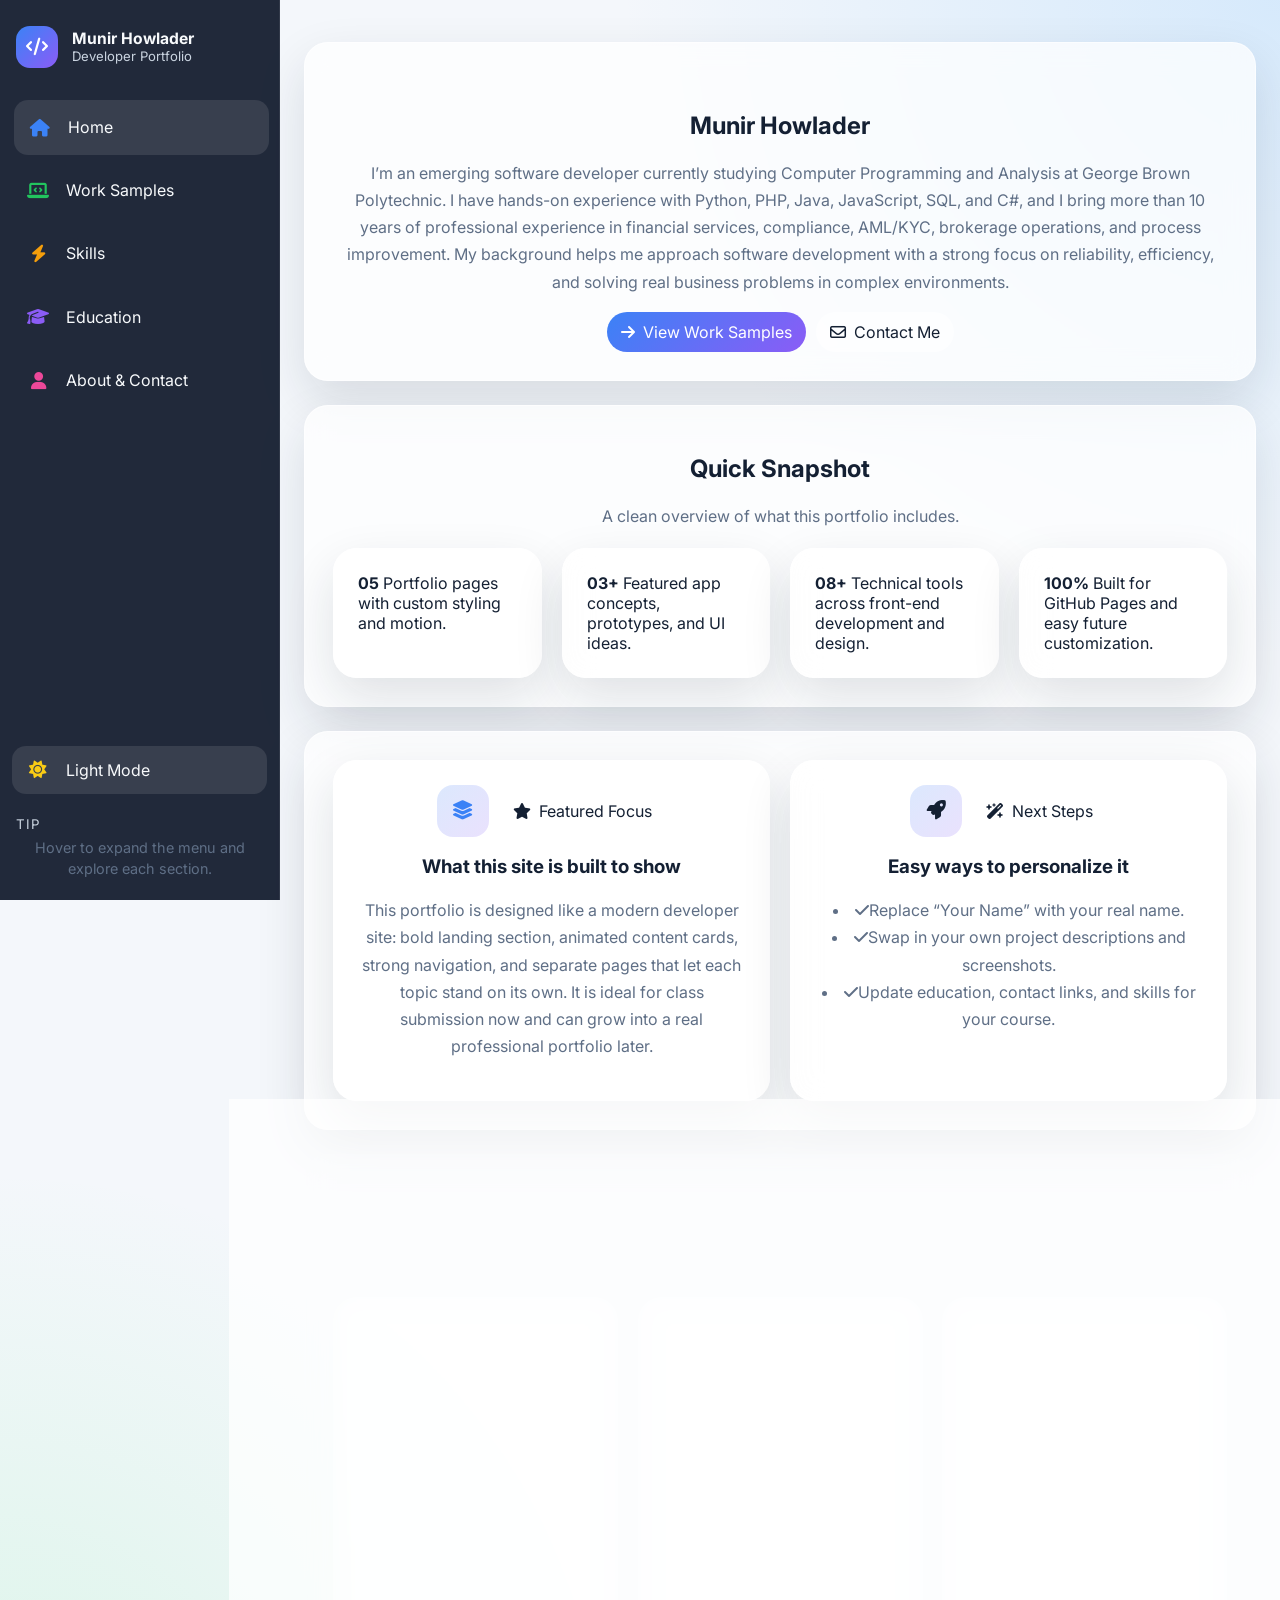
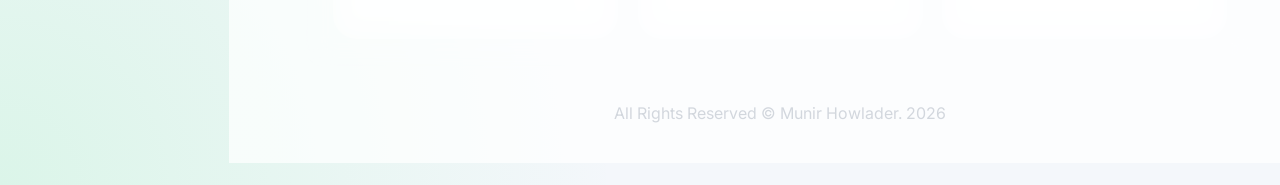
==== index.html @ 32f4c700 "some more updates" ====
<!DOCTYPE html>
<html lang="en">
<head>
  <meta charset="UTF-8">
  <meta name="viewport" content="width=device-width, initial-scale=1.0">
  <title>Portfolio | Home</title>
  <link rel="preconnect" href="https://fonts.googleapis.com">
  <link rel="preconnect" href="https://fonts.gstatic.com" crossorigin>
  <link href="https://fonts.googleapis.com/css2?family=Inter:wght@400;500;600;700;800&display=swap" rel="stylesheet">
  <link rel="stylesheet" href="https://cdnjs.cloudflare.com/ajax/libs/font-awesome/6.5.2/css/all.min.css">
  <link rel="stylesheet" href="styles.css">
</head>
<body>
  <div class="page-shell">
    <aside class="sidebar">
      <div class="brand">
        <div class="brand-badge"><i class="fa-solid fa-code"></i></div>
        <div class="brand-text">
          <strong>Munir Howlader</strong>
          <span>Developer Portfolio</span>
        </div>
      </div>
      <ul class="nav-menu">
        <li class="nav-item"><a class="nav-link active" href="index.html"><i class="fa-solid fa-house"></i><span class="nav-label">Home</span></a></li>
        <li class="nav-item"><a class="nav-link" href="work-sample.html"><i class="fa-solid fa-laptop-code"></i><span class="nav-label">Work Samples</span></a></li>
        <li class="nav-item"><a class="nav-link" href="skills.html"><i class="fa-solid fa-bolt"></i><span class="nav-label">Skills</span></a></li>
        <li class="nav-item"><a class="nav-link" href="education.html"><i class="fa-solid fa-graduation-cap"></i><span class="nav-label">Education</span></a></li>
        <li class="nav-item"><a class="nav-link" href="aboutme.html"><i class="fa-solid fa-user"></i><span class="nav-label">About & Contact</span></a></li>
      </ul>
  
    <div class="theme-wrap">
    <button class="theme-toggle" type="button" onclick="toggleTheme()" aria-label="Toggle theme">
        <i class="fa-solid fa-sun"></i>
        <span class="theme-label">Toggle Theme</span>
    </button>
    </div>
    <div class="sidebar-footer">
        <small>TIP</small>
        <p>Hover to expand the menu and explore each section.</p>
      </div>
    </aside>

    <main class="page-content">
      <div class="container">
        <section class="hero reveal">
          <div class="kicker"><i class="fa-solid fa-sparkles"></i> </div>
          <h1 class="gradient-text">Munir Howlader</h1>
          <p>I’m an emerging software developer currently studying Computer Programming and Analysis at George Brown Polytechnic. I have hands-on experience with Python, PHP, Java, JavaScript, SQL, and C#, and I bring more than 10 years of professional experience in financial services, compliance, AML/KYC, brokerage operations, and process improvement. My background helps me approach software development with a strong focus on reliability, efficiency, and solving real business problems in complex environments.</p>
          <div class="cta-row">
            <a class="btn btn-primary" href="work-sample.html"><i class="fa-solid fa-arrow-right"></i> View Work Samples</a>
            <a class="btn btn-secondary" href="aboutme.html"><i class="fa-regular fa-envelope"></i> Contact Me</a>
          </div>
        </section>

        <section class="section reveal delay-1">
          <div class="section-header">
            <h2>Quick Snapshot</h2>
            <p class="muted">A clean overview of what this portfolio includes.</p>
          </div>
          <div class="quick-stats">
            <article class="stat-card">
              <strong>05</strong>
              <span>Portfolio pages with custom styling and motion.</span>
            </article>
            <article class="stat-card">
              <strong>03+</strong>
              <span>Featured app concepts, prototypes, and UI ideas.</span>
            </article>
            <article class="stat-card">
              <strong>08+</strong>
              <span>Technical tools across front-end development and design.</span>
            </article>
            <article class="stat-card">
              <strong>100%</strong>
              <span>Built for GitHub Pages and easy future customization.</span>
            </article>
          </div>
        </section>

        <section class="section two-col reveal delay-2">
          <article class="panel info-card">
            <div class="card-top">
              <div class="icon-box floaty"><i class="fa-solid fa-layer-group"></i></div>
              <span class="chip"><i class="fa-solid fa-star"></i> Featured Focus</span>
            </div>
            <h3>What this site is built to show</h3>
            <p>This portfolio is designed like a modern developer site: bold landing section, animated content cards, strong navigation, and separate pages that let each topic stand on its own. It is ideal for class submission now and can grow into a real professional portfolio later.</p>
          </article>

          <article class="panel info-card">
            <div class="card-top">
              <div class="icon-box floaty"><i class="fa-solid fa-rocket"></i></div>
              <span class="chip"><i class="fa-solid fa-wand-magic-sparkles"></i> Next Steps</span>
            </div>
            <h3>Easy ways to personalize it</h3>
            <ul class="list-clean">
              <li><i class="fa-solid fa-check"></i><span>Replace “Your Name” with your real name.</span></li>
              <li><i class="fa-solid fa-check"></i><span>Swap in your own project descriptions and screenshots.</span></li>
              <li><i class="fa-solid fa-check"></i><span>Update education, contact links, and skills for your course.</span></li>
            </ul>
          </article>
        </section>

        <section class="section reveal delay-3">
          <div class="section-header">
            <h2>Highlighted Areas</h2>
            <p class="muted">Jump into the parts that matter most.</p>
          </div>
          <div class="card-grid">
            <article class="project-card">
              <div class="card-top">
                <div class="icon-box"><i class="fa-solid fa-gamepad"></i></div>
                <span class="chip">Creative Apps</span>
              </div>
              <h3>Interactive Work Samples</h3>
              <p>Explore polished project ideas such as browser games, productivity apps, and responsive dashboard concepts designed for a clean portfolio presentation.</p>
            </article>
            <article class="project-card">
              <div class="card-top">
                <div class="icon-box"><i class="fa-solid fa-code"></i></div>
                <span class="chip">Core Skills</span>
              </div>
              <h3>Technical Strengths</h3>
              <p>Review front-end tools, UI design thinking, collaboration abilities, and practical workflow skills that support modern web projects.</p>
            </article>
            <article class="project-card">
              <div class="card-top">
                <div class="icon-box"><i class="fa-solid fa-user-graduate"></i></div>
                <span class="chip">Academic Growth</span>
              </div>
              <h3>Education & Development</h3>
              <p>See course highlights, learning milestones, and technical topics that shaped the foundation of this portfolio.</p>
            </article>
          </div>
        </section>

        <p class="footer-note">All Rights Reserved &copy; Munir Howlader. 2026</p>
      </div>
    </main>
  </div>


<script src="script.js"></script>
</body>
</html>
---- styles.css ----
:root {
  --sidebar-collapsed: 78px;
  --sidebar-expanded: 280px;

  --bg: #f4f7fb;
  --bg-accent:
    radial-gradient(circle at top right, rgba(79, 172, 254, 0.18), transparent 30%),
    radial-gradient(circle at bottom left, rgba(67, 233, 123, 0.14), transparent 28%);
  --text: #142033;
  --muted: #5f6f86;
  --panel: rgba(255, 255, 255, 0.72);
  --panel-border: rgba(255, 255, 255, 0.55);
  --shadow: 0 20px 50px rgba(20, 32, 51, 0.12);

  --sidebar-bg: rgba(15, 23, 42, 0.92);
  --sidebar-text: #f8fafc;
  --sidebar-muted: #cbd5e1;

  --blue: #3b82f6;
  --green: #22c55e;
  --orange: #f59e0b;
  --purple: #8b5cf6;
  --pink: #ec4899;
  --red: #ef4444;
}

body.dark {
  --bg: #0b1220;
  --bg-accent:
    radial-gradient(circle at top right, rgba(59, 130, 246, 0.16), transparent 30%),
    radial-gradient(circle at bottom left, rgba(168, 85, 247, 0.14), transparent 28%);
  --text: #e5eefc;
  --muted: #b2c0d8;
  --panel: rgba(15, 23, 42, 0.72);
  --panel-border: rgba(148, 163, 184, 0.18);
  --shadow: 0 20px 50px rgba(0, 0, 0, 0.35);

  --sidebar-bg: rgba(2, 6, 23, 0.96);
  --sidebar-text: #f8fafc;
  --sidebar-muted: #cbd5e1;
}

* {
  box-sizing: border-box;
}

html {
  scroll-behavior: smooth;
}

body {
  margin: 0;
  min-height: 100vh;
  font-family: "Inter", Arial, sans-serif;
  background: var(--bg-accent), var(--bg);
  color: var(--text);
}

/* SIDEBAR */
.sidebar {
  position: fixed;
  inset: 0 auto 0 0;
  width: var(--sidebar-expanded);
  height: 100vh;
  background: var(--sidebar-bg);
  color: var(--sidebar-text);
  overflow: hidden;
  transition: width 0.28s ease;
  z-index: 1000;
  display: flex;
  flex-direction: column;
  padding: 18px 12px;
  border-right: 1px solid rgba(255,255,255,0.08);
}



.brand {
  display: flex;
  align-items: center;
  gap: 14px;
  min-width: 240px;
  margin-bottom: 24px;
  padding: 8px 4px;
}

.brand-badge {
  width: 42px;
  height: 42px;
  border-radius: 14px;
  display: grid;
  place-items: center;
  background: linear-gradient(135deg, var(--blue), var(--purple));
  color: white;
  font-size: 1.1rem;
  flex: 0 0 auto;
}

.brand-text {
  display: flex;
  flex-direction: column;
  line-height: 1.2;
}

.brand-text strong {
  font-size: 0.98rem;
}

.brand-text span {
  font-size: 0.82rem;
  color: var(--sidebar-muted);
}

.nav-menu {
  list-style: none;
  margin: 0;
  padding: 0;
  display: grid;
  gap: 8px;
}

.nav-link {
  display: flex;
  align-items: center;
  gap: 14px;
  min-width: 240px;
  padding: 14px 12px;
  border-radius: 14px;
  text-decoration: none;
  color: var(--sidebar-text);
  transition: background 0.22s ease, transform 0.22s ease;
}

.nav-link:hover,
.nav-link.active {
  background: rgba(255,255,255,0.1);
  transform: translateX(2px);
}

.nav-link i {
  width: 28px;
  text-align: center;
  font-size: 1.1rem;
  flex: 0 0 auto;
}

.nav-link .fa-house { color: var(--blue); }
.nav-link .fa-laptop-code { color: var(--green); }
.nav-link .fa-bolt { color: var(--orange); }
.nav-link .fa-graduation-cap { color: var(--purple); }
.nav-link .fa-user { color: var(--pink); }

.nav-label {
  white-space: nowrap;
}

.theme-wrap {
  margin-top: auto;
  margin-bottom: 14px;
}

.theme-toggle {
  width: 100%;
  min-width: 240px;
  display: flex;
  align-items: center;
  gap: 14px;
  padding: 14px 12px;
  border: 0;
  border-radius: 14px;
  background: rgba(255,255,255,0.1);
  color: var(--sidebar-text);
  cursor: pointer;
  font: inherit;
  transition: background 0.22s ease, transform 0.22s ease;
}

.theme-toggle:hover {
  background: rgba(255,255,255,0.16);
  transform: translateX(2px);
}

.theme-toggle i {
  width: 28px;
  text-align: center;
  color: #facc15;
  font-size: 1.1rem;
}

.theme-label {
  white-space: nowrap;
}

.sidebar-footer {
  min-width: 240px;
  padding: 8px 4px 2px;
  color: var(--sidebar-muted);
}

.sidebar-footer small {
  display: block;
  margin-bottom: 6px;
  letter-spacing: 0.08em;
}

.sidebar-footer p {
  margin: 0;
  font-size: 0.9rem;
  line-height: 1.45;
}

/* MAIN CONTENT */
.page-content {
  min-height: 100vh;
  width: 100%;
  padding-top: 42px;
  padding-bottom: 42px;
  padding-right: 24px;
  padding-left: calc(var(--sidebar-expanded) + 24px);
  display: flex;
  flex-direction: column;
  align-items: center;
}

.container {
  width: min(980px, 100%);
  display: flex;
  flex-direction: column;
  align-items: center;
}

.hero,
.section,
.panel,
.project-card,
.skill-card,
.info-card,
.stat-card,
.timeline-item,
.contact-card {
  background: var(--panel);
  border: 1px solid var(--panel-border);
  backdrop-filter: blur(14px);
  border-radius: 24px;
  box-shadow: var(--shadow);
}

.hero,
.section {
  width: 100%;
  padding: 28px;
  margin-bottom: 24px;
}

.panel,
.project-card,
.skill-card,
.info-card,
.stat-card,
.timeline-item,
.contact-card {
  padding: 24px;
}

h1, h2, h3, h4, p, li, .section-header, .footer-note, .kicker {
  text-align: center;
}

p, li {
  color: var(--muted);
  line-height: 1.7;
}

ul, ol {
  list-style-position: inside;
  padding-left: 0;
}

.section-header {
  margin-bottom: 18px;
}

.quick-stats,
.card-grid,
.contact-grid {
  display: grid;
  gap: 20px;
  width: 100%;
}

.quick-stats {
  grid-template-columns: repeat(auto-fit, minmax(180px, 1fr));
}

.card-grid,
.contact-grid {
  grid-template-columns: repeat(auto-fit, minmax(260px, 1fr));
}

.two-col {
  display: grid;
  grid-template-columns: repeat(auto-fit, minmax(280px, 1fr));
  gap: 20px;
}

.timeline {
  display: grid;
  gap: 18px;
}

.card-top,
.timeline-meta,
.cta-row,
.tag-row {
  display: flex;
  flex-wrap: wrap;
  justify-content: center;
  gap: 10px;
}

.icon-box {
  width: 52px;
  height: 52px;
  border-radius: 16px;
  display: grid;
  place-items: center;
  font-size: 1.2rem;
  background: linear-gradient(135deg, rgba(59,130,246,0.18), rgba(139,92,246,0.18));
}

.icon-box .fa-gamepad,
.icon-box .fa-house,
.icon-box .fa-code,
.icon-box .fa-chart-line,
.icon-box .fa-layer-group { color: var(--blue); }

.icon-box .fa-laptop-code,
.icon-box .fa-jet-fighter-up,
.icon-box .fa-github,
.icon-box .fa-check { color: var(--green); }

.icon-box .fa-bolt,
.icon-box .fa-lightbulb,
.icon-box .fa-calendar-days,
.icon-box .fa-folder-open { color: var(--orange); }

.icon-box .fa-user,
.icon-box .fa-heart,
.icon-box .fa-location-dot { color: var(--pink); }

.icon-box .fa-graduation-cap,
.icon-box .fa-user-graduate,
.icon-box .fa-book,
.icon-box .fa-medal { color: var(--purple); }

.chip,
.tag,
.btn {
  display: inline-flex;
  align-items: center;
  justify-content: center;
  gap: 8px;
  border-radius: 999px;
  padding: 10px 14px;
  text-decoration: none;
}

.chip,
.tag {
  background: rgba(255,255,255,0.58);
  color: var(--text);
}

.btn-primary {
  background: linear-gradient(135deg, var(--blue), var(--purple));
  color: white;
}

.btn-secondary {
  background: rgba(255,255,255,0.58);
  color: var(--text);
}

.footer-note {
  margin-top: 8px;
}

.reveal {
  animation: fadeUp 0.7s ease both;
}

.delay-1 { animation-delay: 0.08s; }
.delay-2 { animation-delay: 0.16s; }
.delay-3 { animation-delay: 0.24s; }

@keyframes fadeUp {
  from {
    opacity: 0;
    transform: translateY(18px);
  }
  to {
    opacity: 1;
    transform: translateY(0);
  }
}

@media (max-width: 900px) {
  :root {
    --sidebar-collapsed: 68px;
    --sidebar-expanded: 230px;
  }

  .sidebar {
    width: var(--sidebar-collapsed);
  }

  .sidebar:hover,
  .sidebar:focus-within {
    width: var(--sidebar-expanded);
  }

  .page-content {
    padding-left: calc(var(--sidebar-collapsed) + 18px);
    padding-right: 18px;
  }

  .hero,
  .section,
  .panel,
  .project-card,
  .skill-card,
  .info-card,
  .stat-card,
  .timeline-item,
  .contact-card {
    padding: 22px;
  }
}

@media (max-width: 640px) {
  :root {
    --sidebar-collapsed: 64px;
    --sidebar-expanded: 210px;
  }

  .sidebar {
    width: var(--sidebar-collapsed);
  }

  .sidebar:hover,
  .sidebar:focus-within {
    width: var(--sidebar-expanded);
  }

  .page-content {
    padding-left: calc(var(--sidebar-collapsed) + 14px);
    padding-right: 14px;
    padding-top: 20px;
    padding-bottom: 20px;
  }

  .brand,
  .nav-link,
  .theme-toggle,
  .sidebar-footer {
    min-width: 190px;
  }

  .hero,
  .section,
  .panel,
  .project-card,
  .skill-card,
  .info-card,
  .stat-card,
  .timeline-item,
  .contact-card {
    border-radius: 18px;
    padding: 18px;
  }

  h1 {
    font-size: 1.8rem;
  }
}
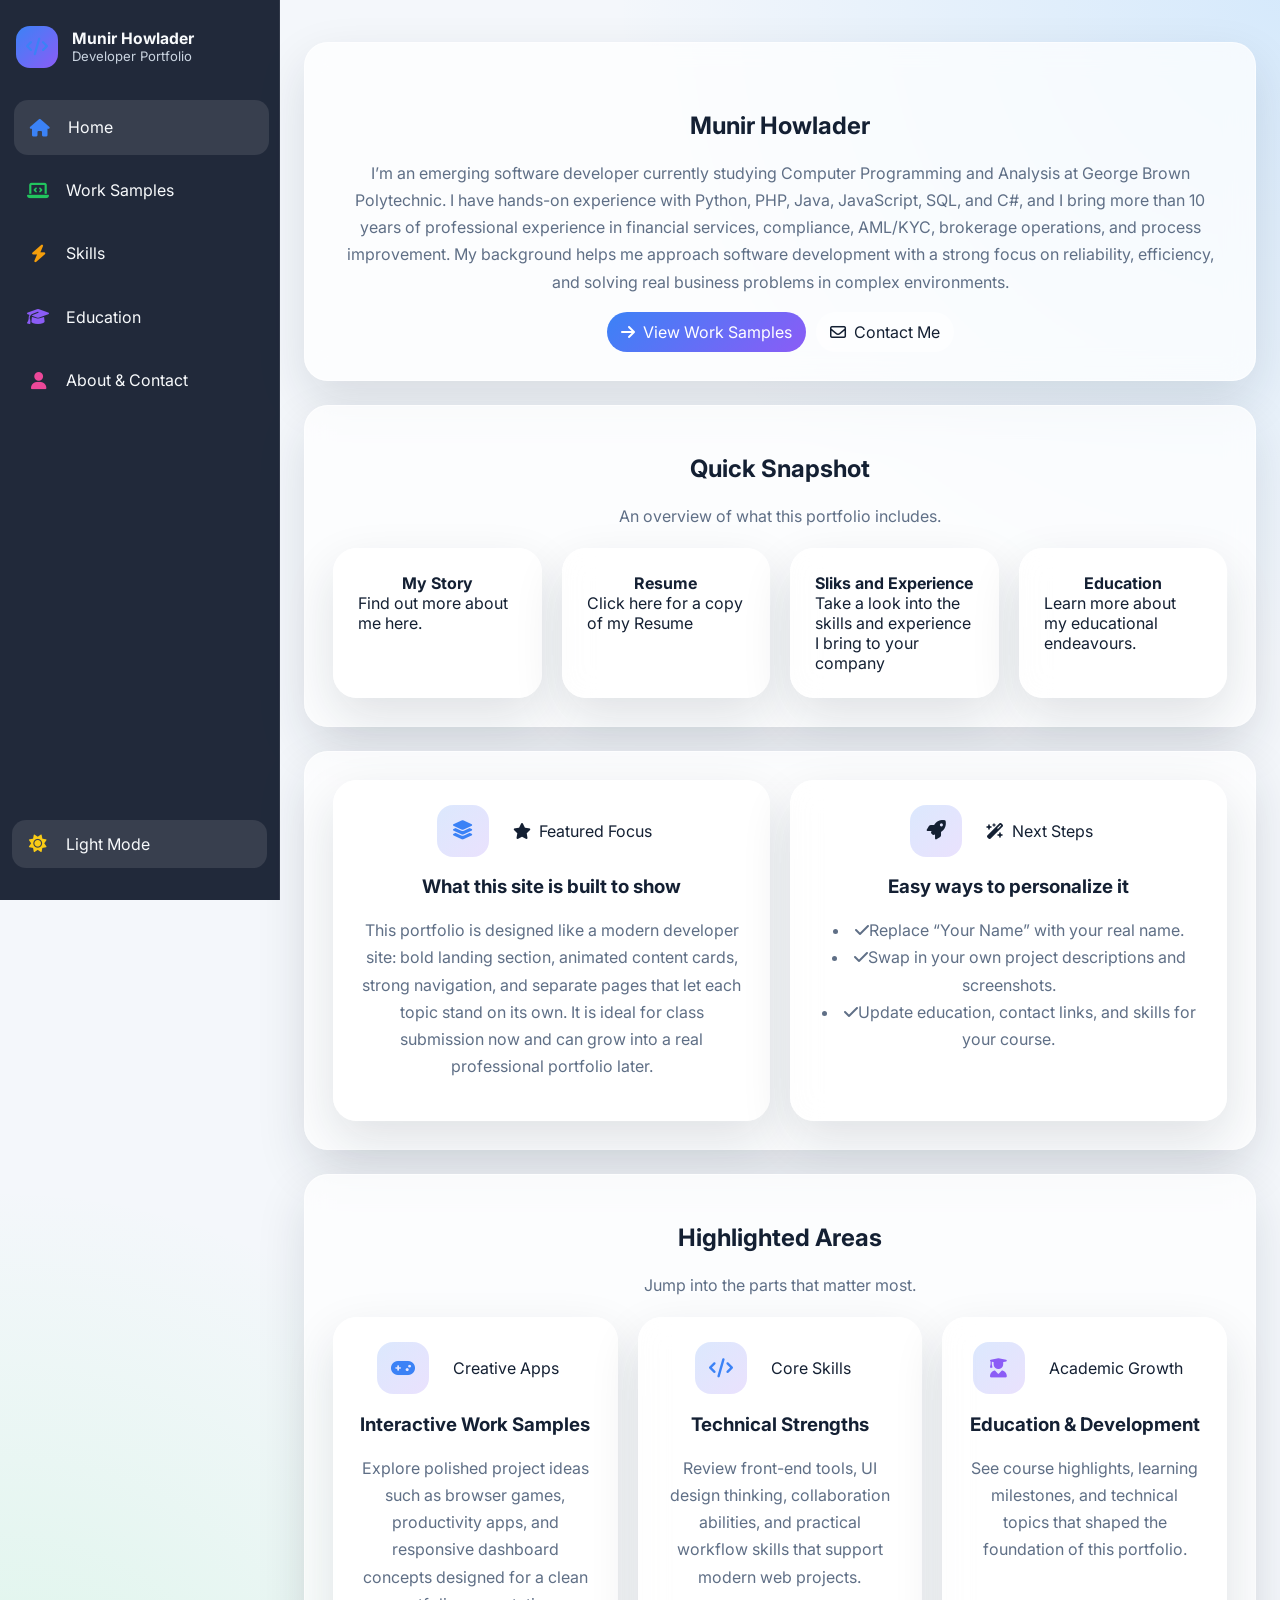
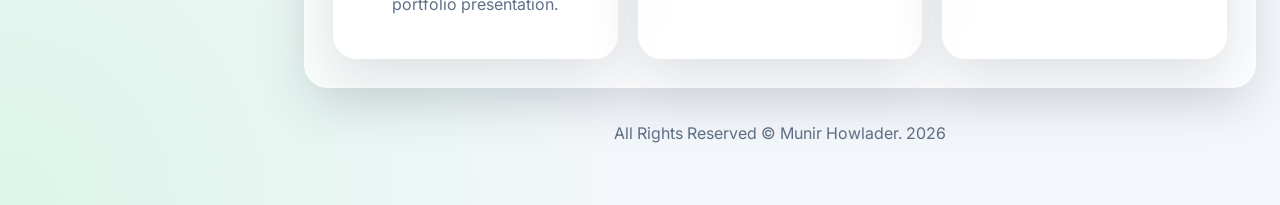
==== commit e519632f: "added certificate links" ====
--- a/index.html
+++ b/index.html
@@ -34,11 +34,7 @@
         <span class="theme-label">Toggle Theme</span>
     </button>
     </div>
-    <div class="sidebar-footer">
-        <small>TIP</small>
-        <p>Hover to expand the menu and explore each section.</p>
-      </div>
-    </aside>
+        </aside>
 
     <main class="page-content">
       <div class="container">
@@ -55,24 +51,25 @@
         <section class="section reveal delay-1">
           <div class="section-header">
             <h2>Quick Snapshot</h2>
-            <p class="muted">A clean overview of what this portfolio includes.</p>
+            <p class="muted">An overview of what this portfolio includes.</p>
           </div>
           <div class="quick-stats">
             <article class="stat-card">
-              <strong>05</strong>
-              <span>Portfolio pages with custom styling and motion.</span>
+              <strong>My Story</strong>
+              <span>Find out more about me here.</span>
             </article>
             <article class="stat-card">
-              <strong>03+</strong>
-              <span>Featured app concepts, prototypes, and UI ideas.</span>
+              <strong>Resume</strong>
+              <span>Click here for a copy of my Resume</span>
             </article>
             <article class="stat-card">
-              <strong>08+</strong>
-              <span>Technical tools across front-end development and design.</span>
+              <strong>Sliks and Experience</strong>
+              <span>Take a look into the skills and experience I bring to your company</span>
             </article>
+
             <article class="stat-card">
-              <strong>100%</strong>
-              <span>Built for GitHub Pages and easy future customization.</span>
+              <strong>Education</strong>
+              <span>Learn more about my educational endeavours.</span>
             </article>
           </div>
         </section>
--- a/styles.css
+++ b/styles.css
@@ -482,4 +482,23 @@
   h1 {
     font-size: 1.8rem;
   }
+}
+
+.fa-python { color: #3776AB; }
+.fa-java { color: #f89820; }
+
+.fa-shield-halved { color: #ef4444; }   /* red */
+.fa-arrows-rotate { color: #22c55e; }  /* green */
+
+.fa-code { color: #3b82f6; }           /* blue for dev tools */
+.fa-arrows-rotate { color: #22c55e; } /* green for improvement */
+
+.stat-card {
+  display: flex;
+  flex-direction: column;
+  align-items: center; /* keeps everything centered */
+}
+
+.timeline-item {
+  text-align: center;
 }
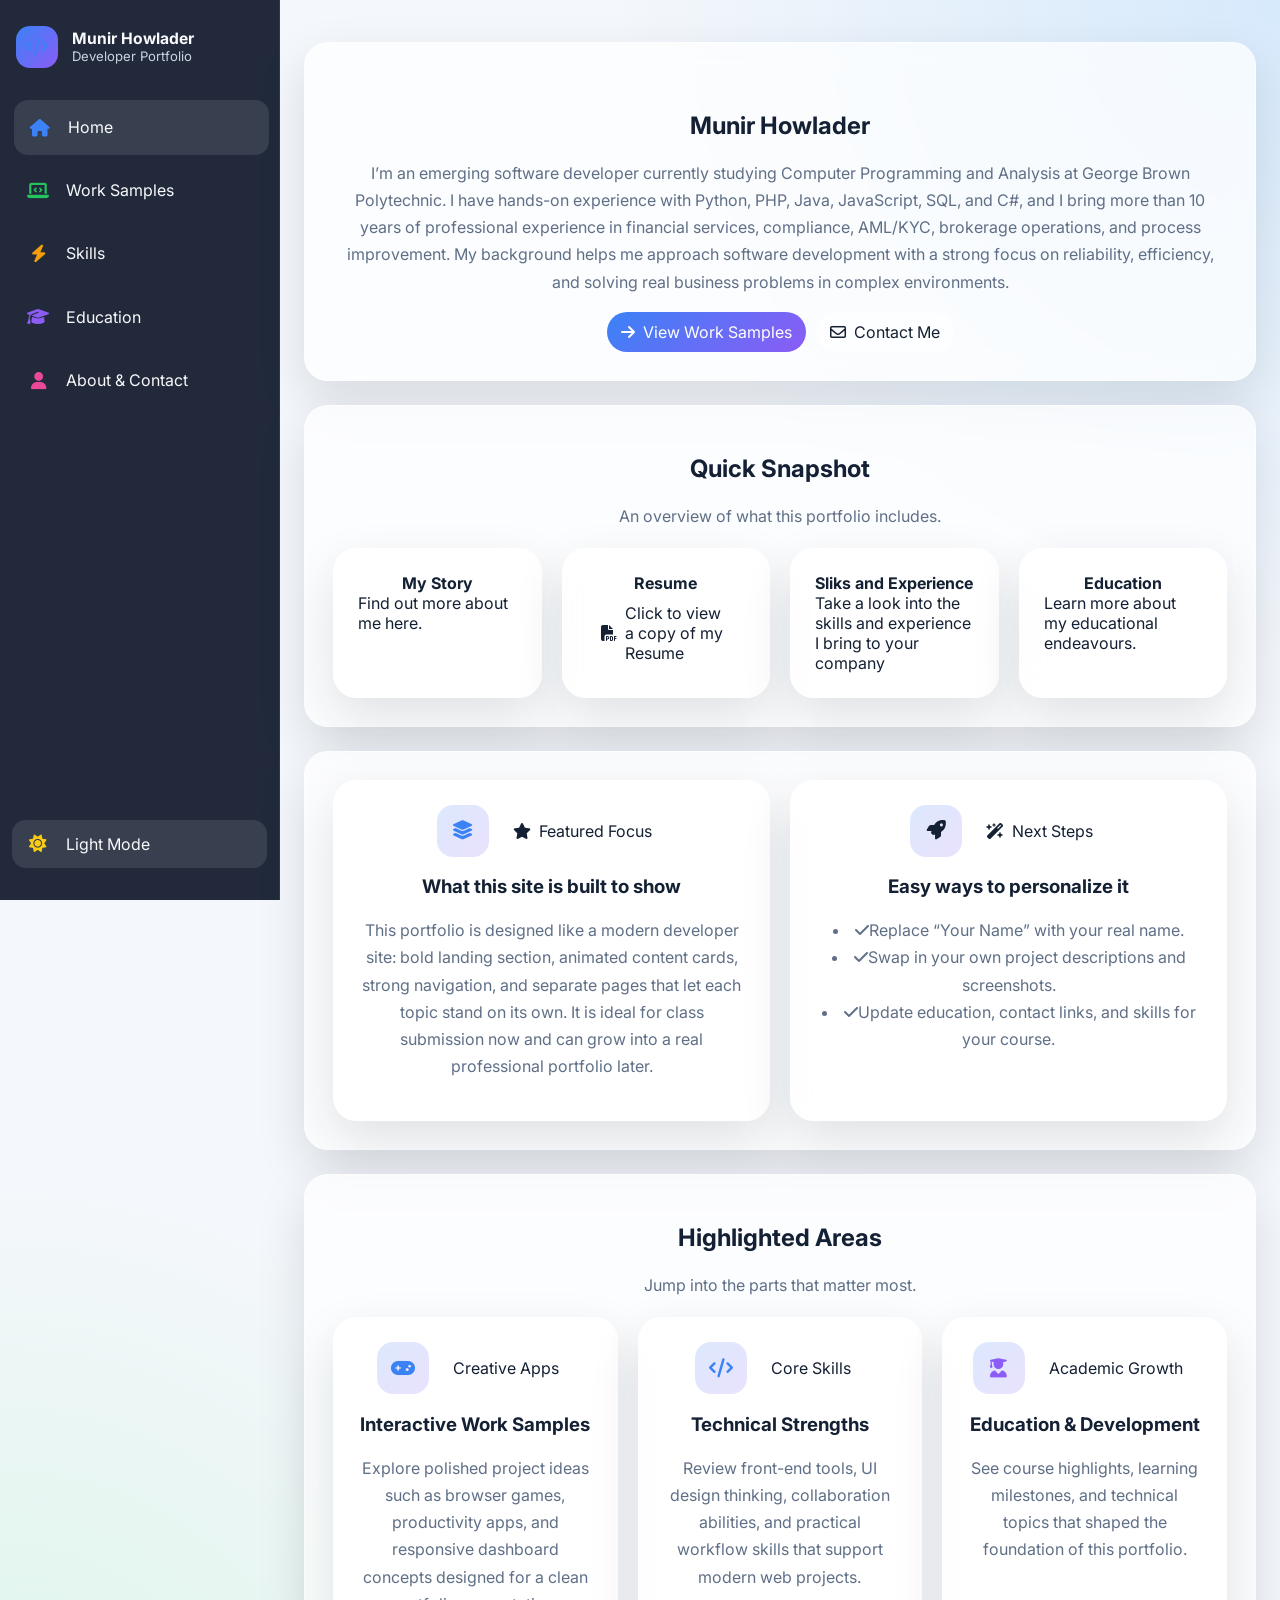
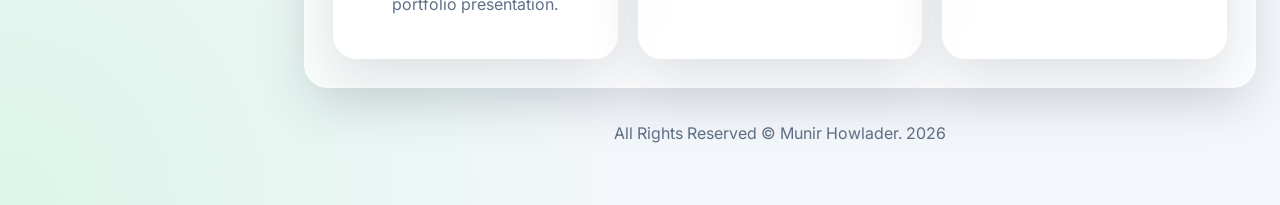
==== commit 38cbcaa6: "add resume" ====
--- a/index.html
+++ b/index.html
@@ -60,7 +60,9 @@
             </article>
             <article class="stat-card">
               <strong>Resume</strong>
-              <span>Click here for a copy of my Resume</span>
+              <a class="btn btn-secondary" href="files/resume.pdf" target="_blank">
+            <i class="fa-solid fa-file-pdf"></i> Click to view a copy of my Resume
+            </a> 
             </article>
             <article class="stat-card">
               <strong>Sliks and Experience</strong>
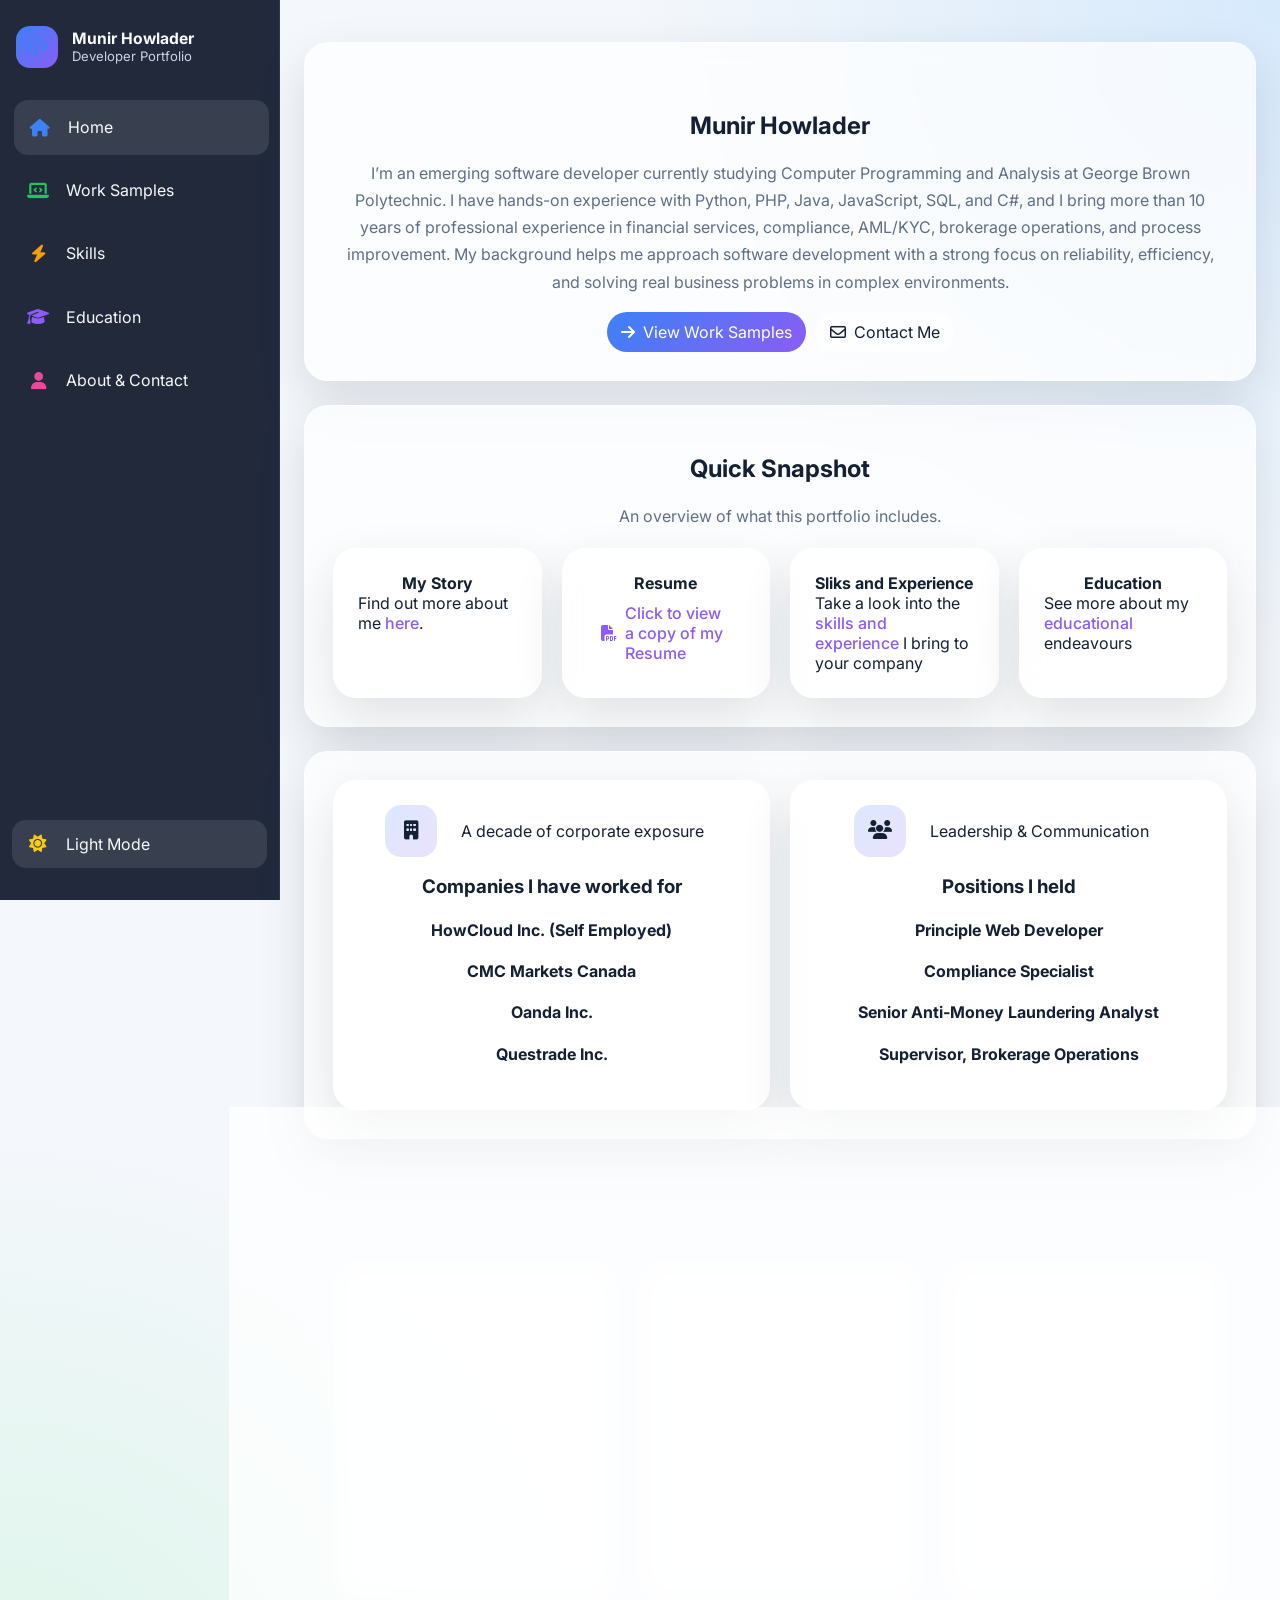
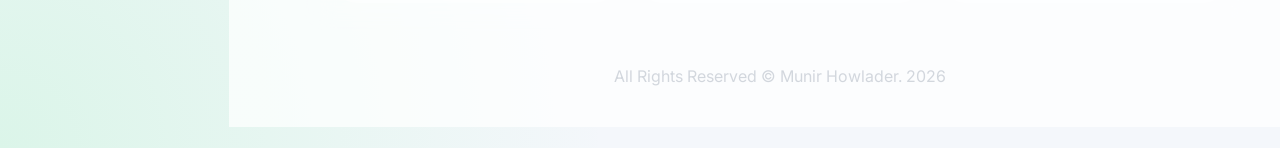
==== commit 9c44b05a: "with some links update" ====
--- a/index.html
+++ b/index.html
@@ -56,7 +56,7 @@
           <div class="quick-stats">
             <article class="stat-card">
               <strong>My Story</strong>
-              <span>Find out more about me here.</span>
+              <span>Find out more about me <a href="aboutme.html">here</a>.</span>
             </article>
             <article class="stat-card">
               <strong>Resume</strong>
@@ -66,12 +66,12 @@
             </article>
             <article class="stat-card">
               <strong>Sliks and Experience</strong>
-              <span>Take a look into the skills and experience I bring to your company</span>
+              <span>Take a look into the <a href="skills.html">skills and experience</a> I bring to your company</span>
             </article>
 
             <article class="stat-card">
               <strong>Education</strong>
-              <span>Learn more about my educational endeavours.</span>
+              <span>See more about my <a href="education.html">educational</a> endeavours</span>
             </article>
           </div>
         </section>
@@ -79,32 +79,33 @@
         <section class="section two-col reveal delay-2">
           <article class="panel info-card">
             <div class="card-top">
-              <div class="icon-box floaty"><i class="fa-solid fa-layer-group"></i></div>
-              <span class="chip"><i class="fa-solid fa-star"></i> Featured Focus</span>
+              <div class="icon-box floaty"><i class="fa-solid fa-building"></i></div>
+              <span class="chip">A decade of corporate exposure</span>
             </div>
-            <h3>What this site is built to show</h3>
-            <p>This portfolio is designed like a modern developer site: bold landing section, animated content cards, strong navigation, and separate pages that let each topic stand on its own. It is ideal for class submission now and can grow into a real professional portfolio later.</p>
+            <h3>Companies I have worked for</h3>
+            <h4>HowCloud Inc. (Self Employed)</h4>
+            <h4>CMC Markets Canada</h4>
+            <h4>Oanda Inc.</h4>
+            <h4>Questrade Inc.</h4>            
           </article>
 
           <article class="panel info-card">
             <div class="card-top">
-              <div class="icon-box floaty"><i class="fa-solid fa-rocket"></i></div>
-              <span class="chip"><i class="fa-solid fa-wand-magic-sparkles"></i> Next Steps</span>
+              <div class="icon-box floaty"><i class="fa-solid fa-users"></i></div>
+              <span class="chip">Leadership & Communication </span>
             </div>
-            <h3>Easy ways to personalize it</h3>
-            <ul class="list-clean">
-              <li><i class="fa-solid fa-check"></i><span>Replace “Your Name” with your real name.</span></li>
-              <li><i class="fa-solid fa-check"></i><span>Swap in your own project descriptions and screenshots.</span></li>
-              <li><i class="fa-solid fa-check"></i><span>Update education, contact links, and skills for your course.</span></li>
-            </ul>
+            <h3>Positions I held</h3>
+            <h4>Principle Web Developer</h4>
+            <h4>Compliance Specialist</h4>
+            <h4>Senior Anti-Money Laundering Analyst</h4>
+            <h4>Supervisor, Brokerage Operations</h4>  
           </article>
         </section>
 
         <section class="section reveal delay-3">
           <div class="section-header">
             <h2>Highlighted Areas</h2>
-            <p class="muted">Jump into the parts that matter most.</p>
-          </div>
+             </div>
           <div class="card-grid">
             <article class="project-card">
               <div class="card-top">
--- a/styles.css
+++ b/styles.css
@@ -501,4 +501,14 @@
 
 .timeline-item {
   text-align: center;
+}
+
+.stat-card a {
+  color: var(--purple);
+  text-decoration: none;
+  font-weight: 500;
+}
+
+.stat-card a:hover {
+  text-decoration: underline;
 }
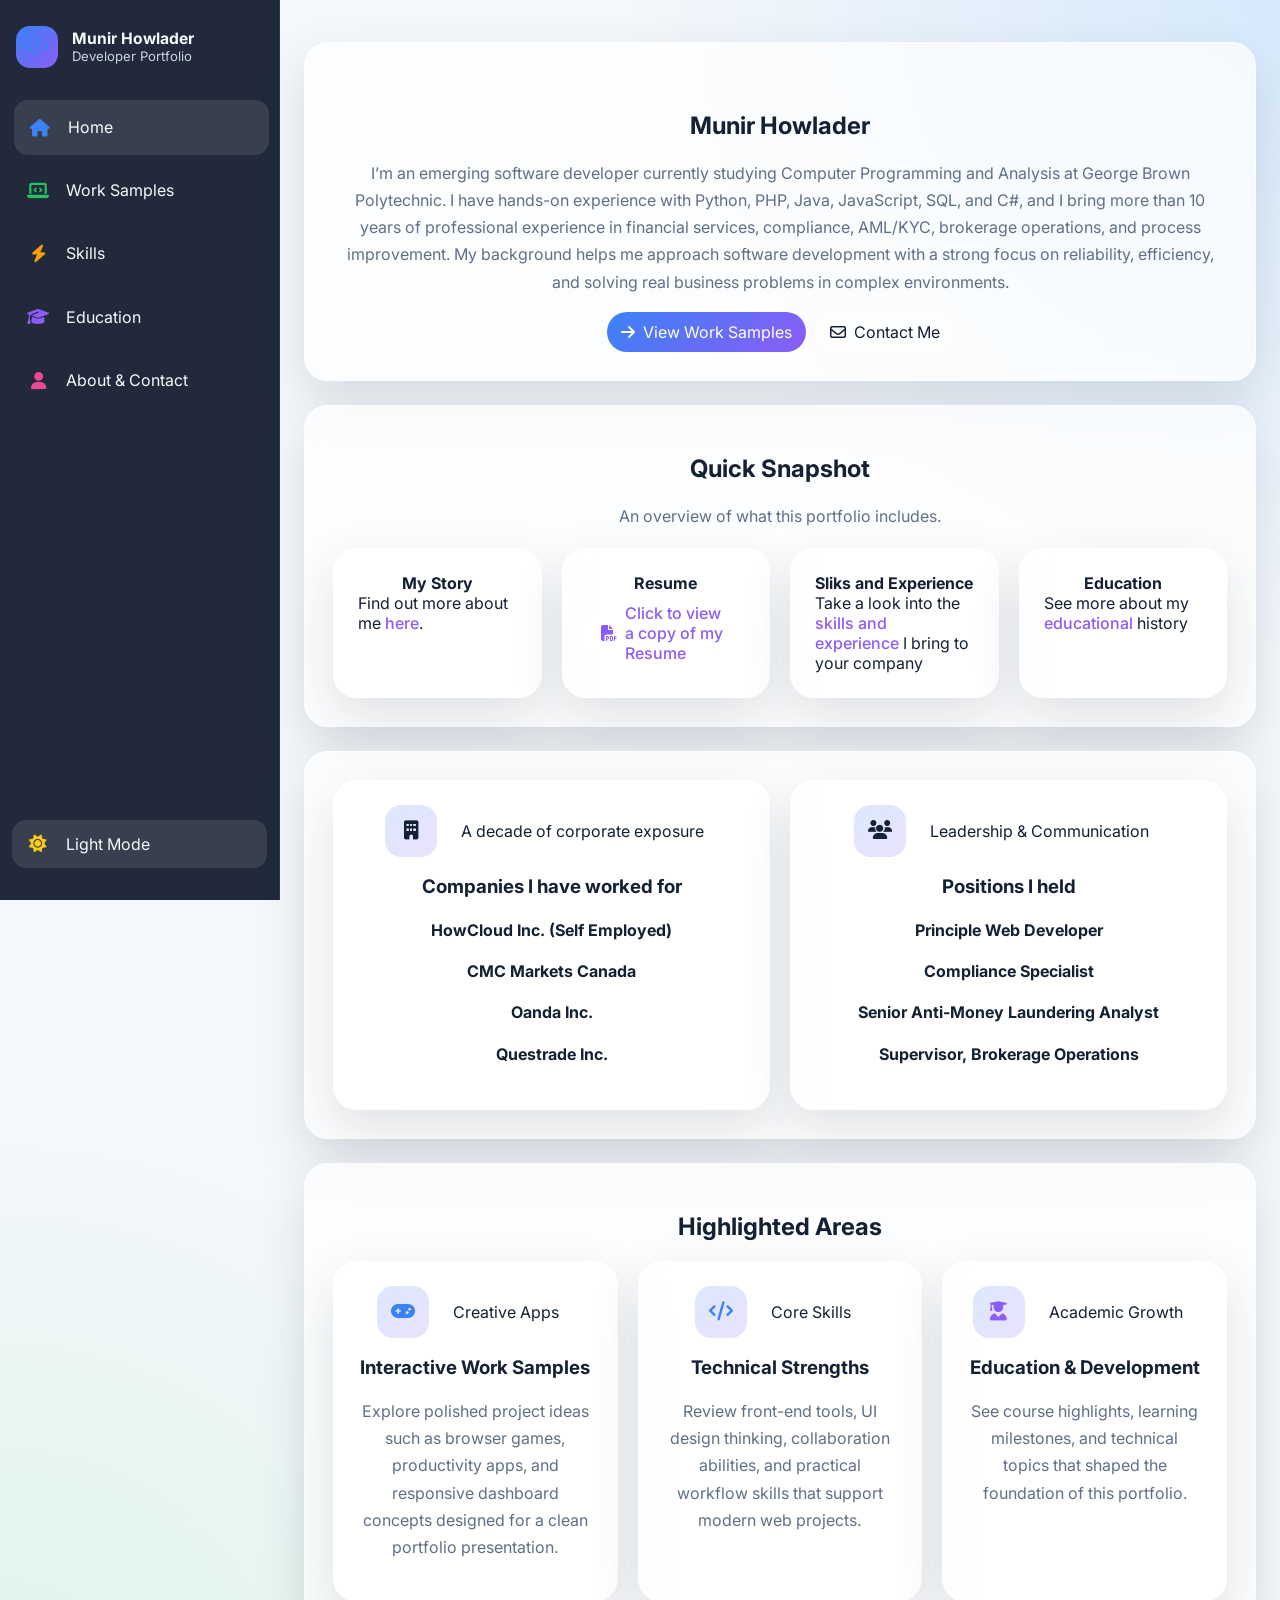
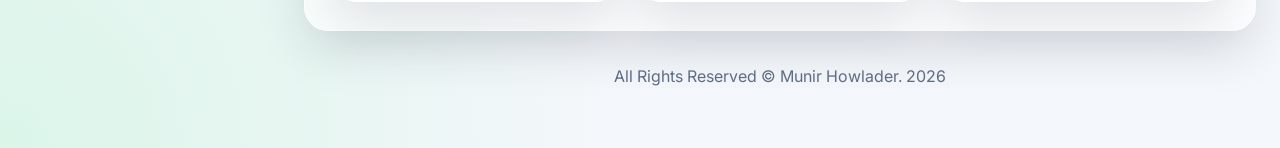
==== commit 69161b2c: "dean's letters" ====
--- a/index.html
+++ b/index.html
@@ -71,7 +71,7 @@
 
             <article class="stat-card">
               <strong>Education</strong>
-              <span>See more about my <a href="education.html">educational</a> endeavours</span>
+              <span>See more about my <a href="education.html">educational</a> history</span>
             </article>
           </div>
         </section>
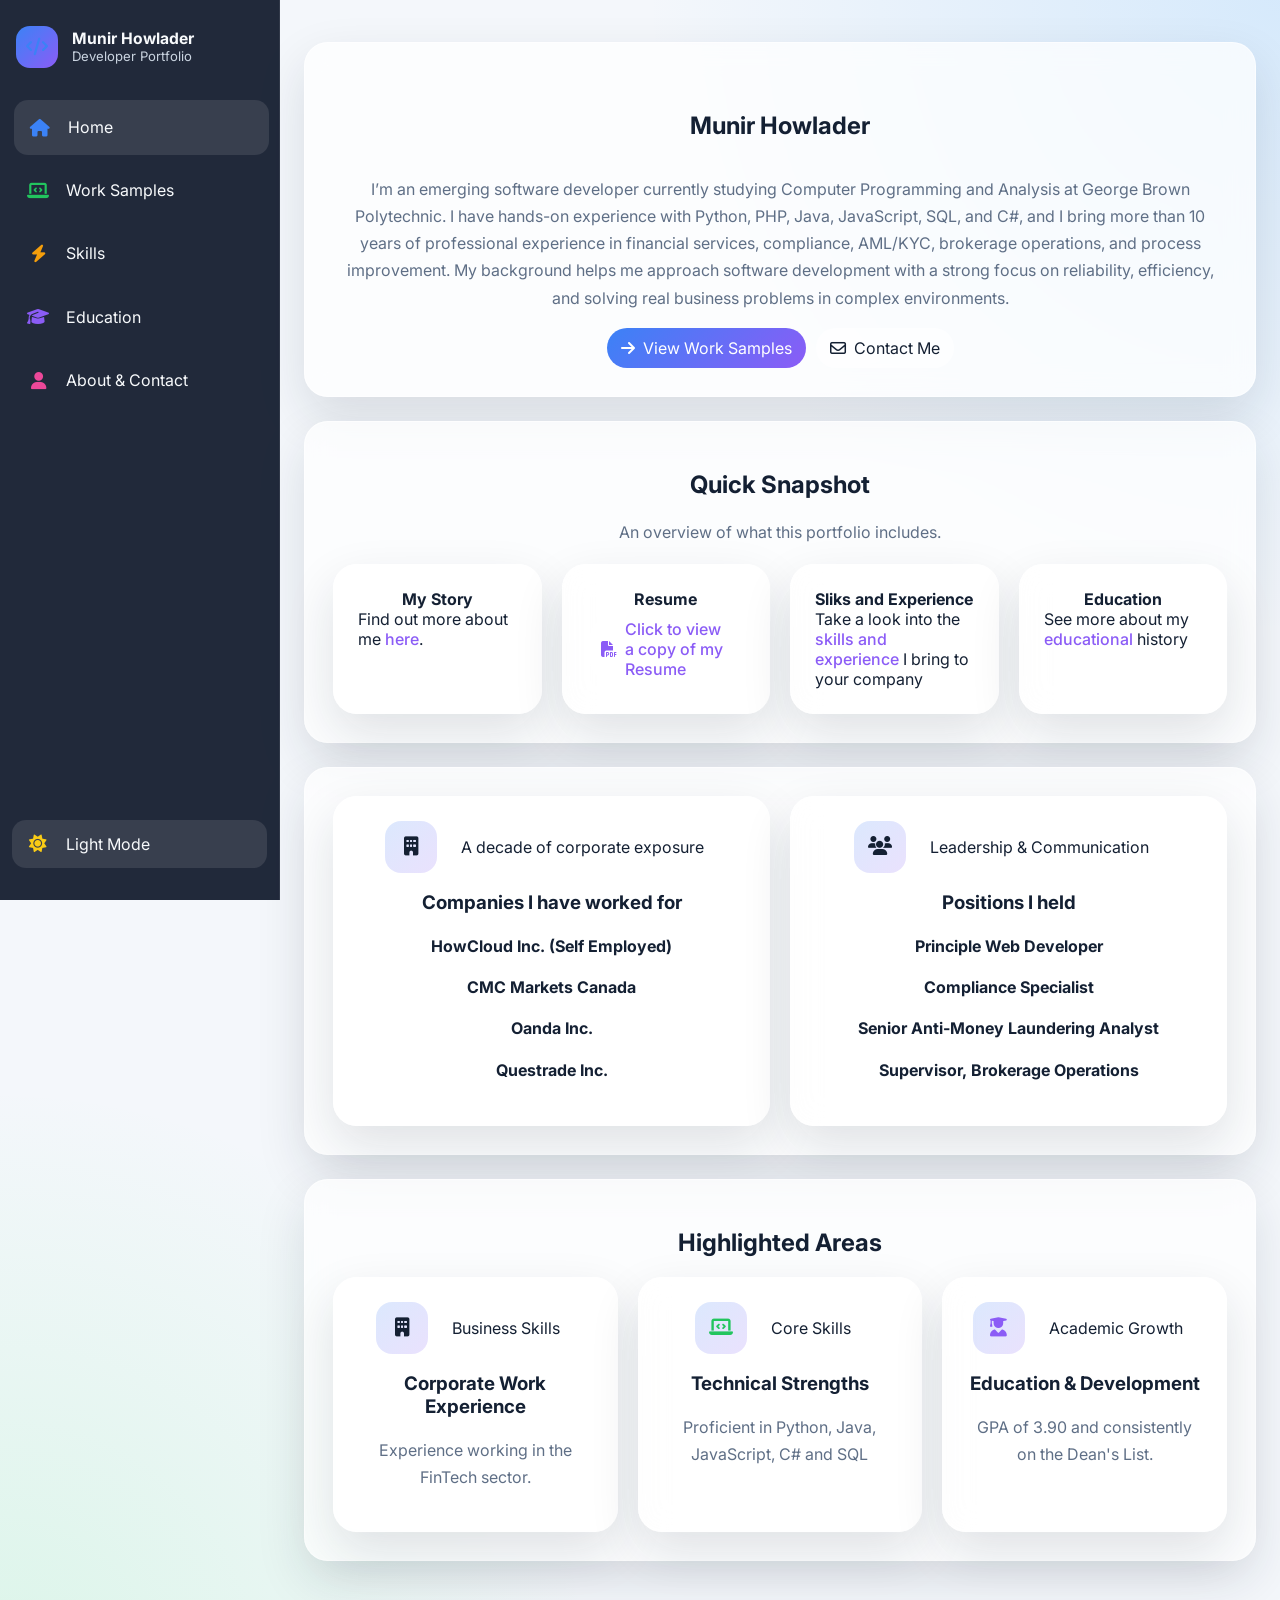
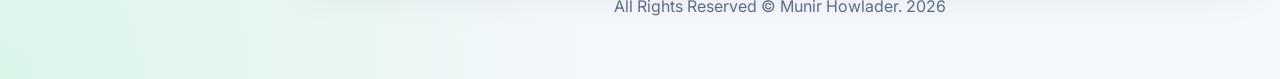
==== commit 4e38931e: "final update" ====
--- a/index.html
+++ b/index.html
@@ -109,19 +109,19 @@
           <div class="card-grid">
             <article class="project-card">
               <div class="card-top">
-                <div class="icon-box"><i class="fa-solid fa-gamepad"></i></div>
-                <span class="chip">Creative Apps</span>
+                <div class="icon-box"><i class="fa-solid fa-building"></i></div>
+                <span class="chip">Business Skills</span>
               </div>
-              <h3>Interactive Work Samples</h3>
-              <p>Explore polished project ideas such as browser games, productivity apps, and responsive dashboard concepts designed for a clean portfolio presentation.</p>
+              <h3>Corporate Work Experience</h3>
+              <p>Experience working in the FinTech sector.</p>
             </article>
             <article class="project-card">
               <div class="card-top">
-                <div class="icon-box"><i class="fa-solid fa-code"></i></div>
+                <div class="icon-box"><i class="fa-solid fa-laptop-code"></i></div>
                 <span class="chip">Core Skills</span>
               </div>
               <h3>Technical Strengths</h3>
-              <p>Review front-end tools, UI design thinking, collaboration abilities, and practical workflow skills that support modern web projects.</p>
+              <p>Proficient in Python, Java, JavaScript, C# and SQL</p>
             </article>
             <article class="project-card">
               <div class="card-top">
@@ -129,7 +129,7 @@
                 <span class="chip">Academic Growth</span>
               </div>
               <h3>Education & Development</h3>
-              <p>See course highlights, learning milestones, and technical topics that shaped the foundation of this portfolio.</p>
+              <p>GPA of 3.90 and consistently on the Dean's List.</p>
             </article>
           </div>
         </section>
--- a/styles.css
+++ b/styles.css
@@ -511,4 +511,55 @@
 
 .stat-card a:hover {
   text-decoration: underline;
+}
+
+.list-clean {
+  list-style: none;
+  padding-left: 0;
+
+  display: flex;
+  flex-direction: column;
+  align-items: center;   /* 👈 centers each row */
+}
+
+.list-clean li {
+  display: flex;
+  align-items: flex-start;
+  justify-content: center;   /* 👈 centers icon + text together */
+  gap: 10px;
+  margin-bottom: 10px;
+
+  max-width: 700px;          /* optional: keeps lines readable */
+  text-align: left;          /* keeps text readable (not awkward centered wrapping) */
+}
+
+.list-clean i {
+  color: #22c55e; /* green tick */
+  margin-top: 4px;
+}
+
+.list-clean span {
+  font-weight: 600;   /* 👈 bold text */
+}
+
+.hero {
+  display: flex;
+  flex-direction: column;
+  align-items: center;   /* 👈 centers button + text */
+  text-align: center;
+}
+
+.resume-btn {
+  color: var(--purple);   /* 👈 your custom color */
+}
+
+.info-card .list-clean {
+  display: flex;
+  flex-direction: column;
+  align-items: center;   /* centers each list row */
+}
+
+.info-card .list-clean li {
+  justify-content: center;  /* centers icon + text together */
+  text-align: center;       /* centers the text */
 }
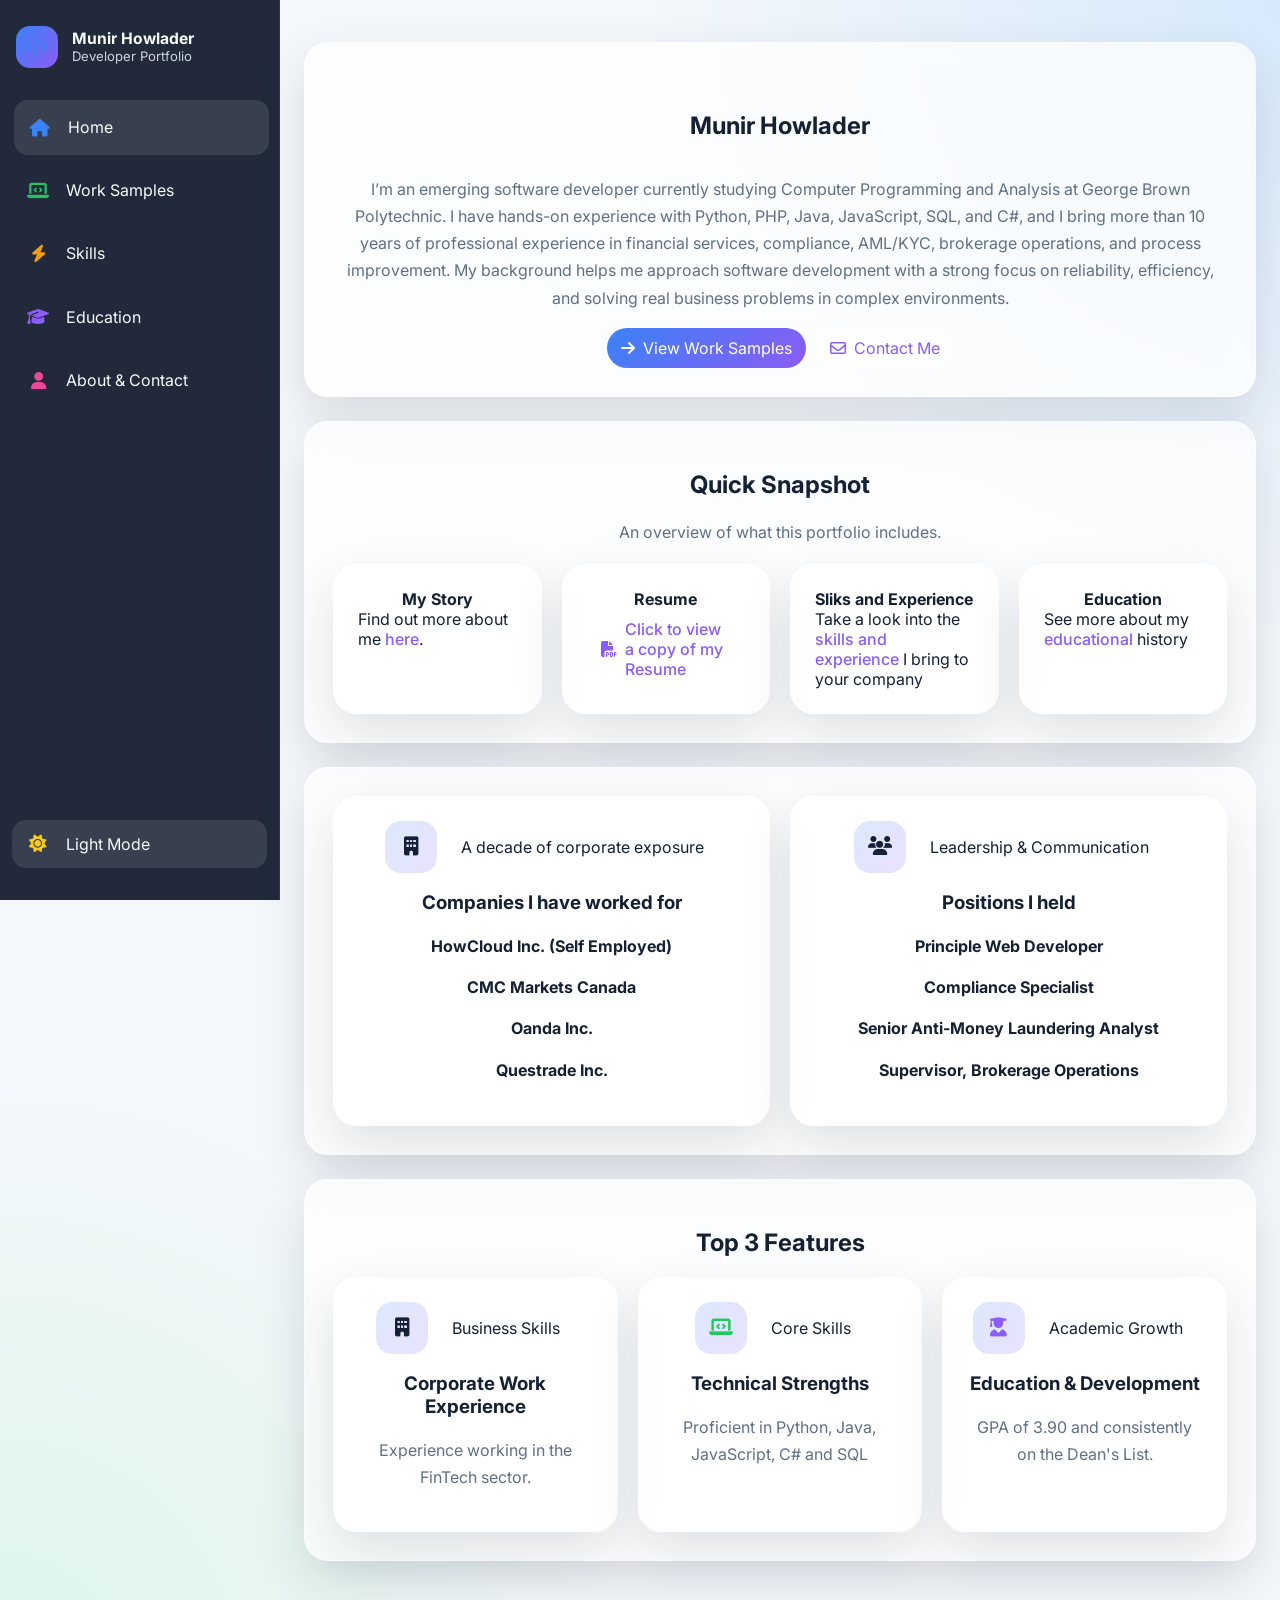
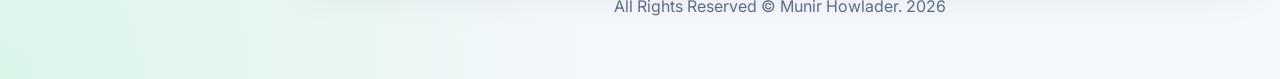
==== commit 6fb758e3: "uploading all placeholder docs" ====
--- a/index.html
+++ b/index.html
@@ -104,7 +104,7 @@
 
         <section class="section reveal delay-3">
           <div class="section-header">
-            <h2>Highlighted Areas</h2>
+            <h2>Top 3 Features</h2>
              </div>
           <div class="card-grid">
             <article class="project-card">
--- a/styles.css
+++ b/styles.css
@@ -378,7 +378,7 @@
 
 .btn-secondary {
   background: rgba(255,255,255,0.58);
-  color: var(--text);
+  color: var(--purple);
 }
 
 .footer-note {
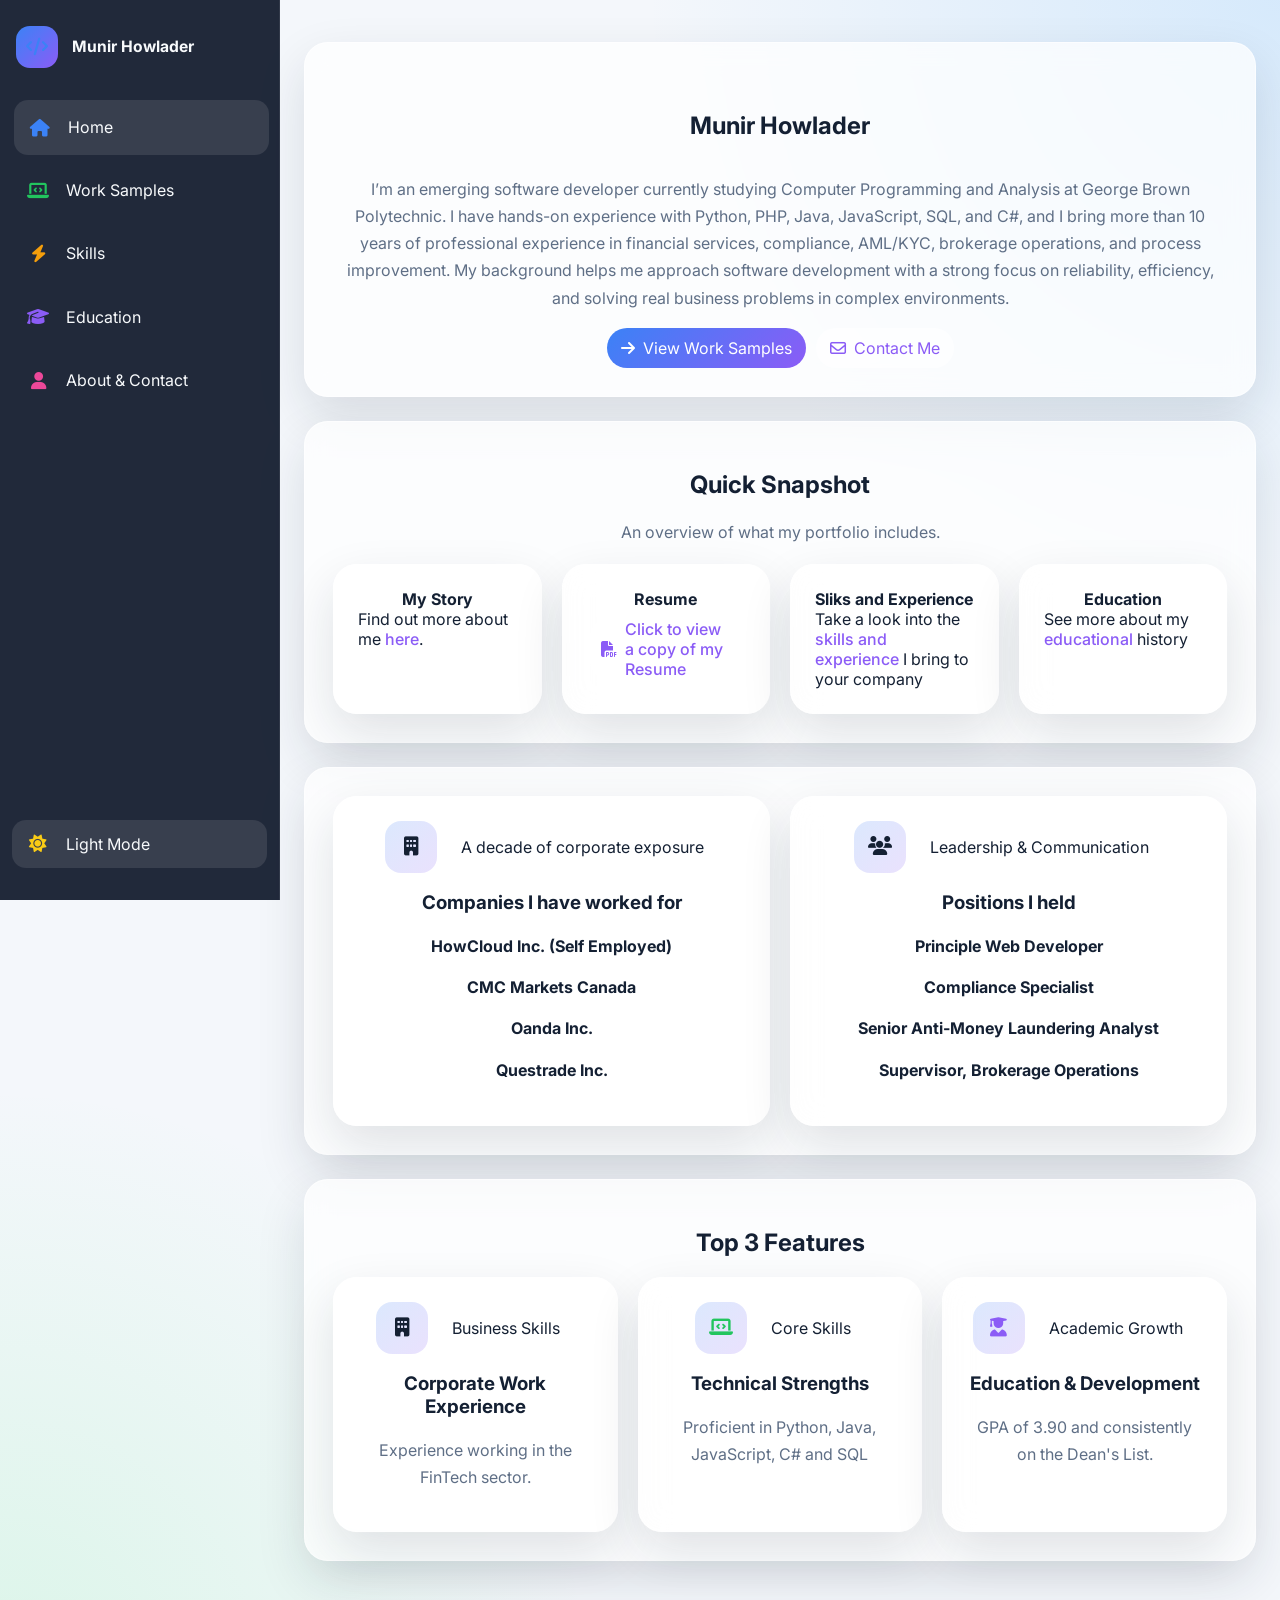
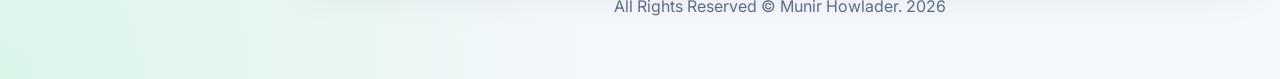
==== commit c2115fdc: "remove 'developer' text from sidebar" ====
--- a/index.html
+++ b/index.html
@@ -17,7 +17,7 @@
         <div class="brand-badge"><i class="fa-solid fa-code"></i></div>
         <div class="brand-text">
           <strong>Munir Howlader</strong>
-          <span>Developer Portfolio</span>
+          
         </div>
       </div>
       <ul class="nav-menu">
@@ -51,7 +51,7 @@
         <section class="section reveal delay-1">
           <div class="section-header">
             <h2>Quick Snapshot</h2>
-            <p class="muted">An overview of what this portfolio includes.</p>
+            <p class="muted">An overview of what my portfolio includes.</p>
           </div>
           <div class="quick-stats">
             <article class="stat-card">
